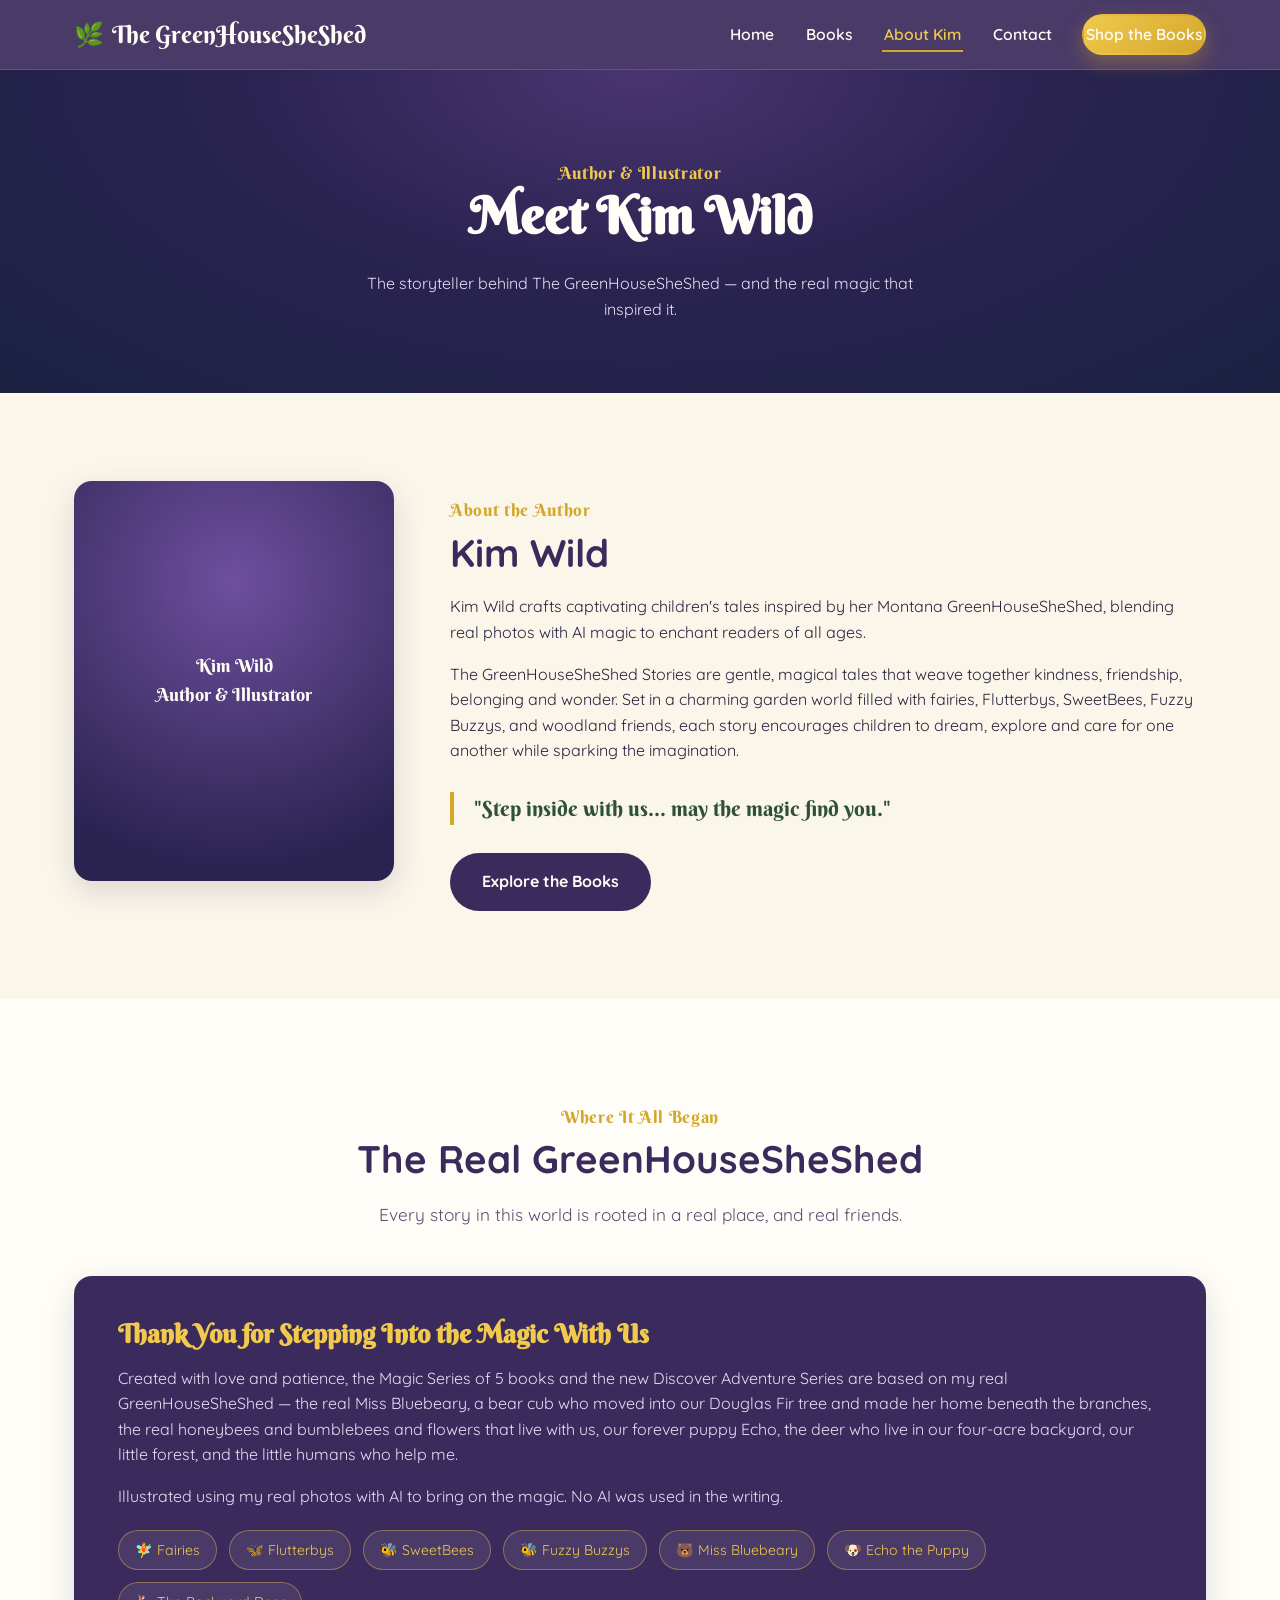
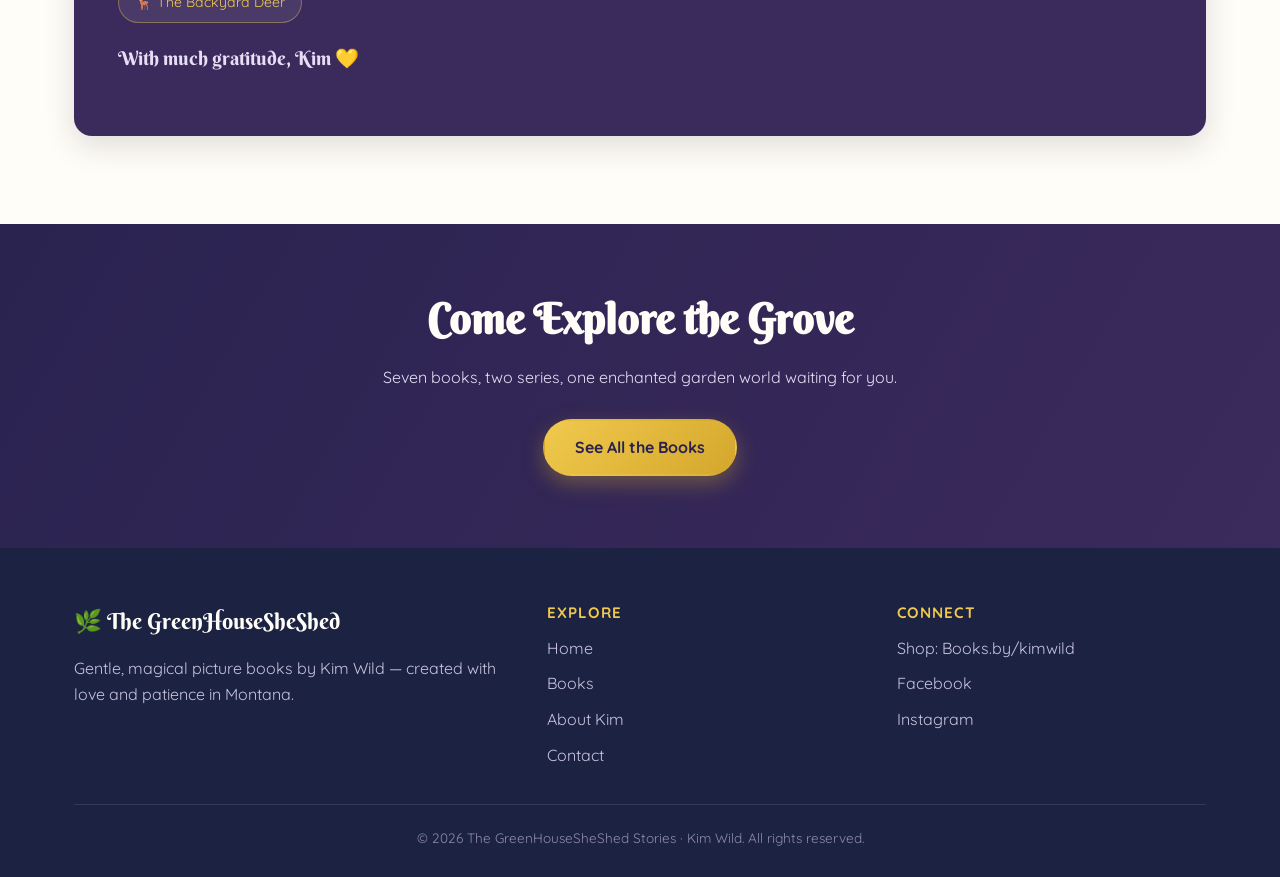
==== about.html @ 8b55487d "Build The GreenHouseSheShed Stories website Whimsical 4-page static site for Kim Wild's children's b" ====
<!doctype html>
<html lang="en">
<head>
<meta charset="UTF-8">
<meta name="viewport" content="width=device-width, initial-scale=1.0">
<title>About Kim Wild | The GreenHouseSheShed Stories</title>
<meta name="description" content="Meet Kim Wild, author and illustrator of The GreenHouseSheShed Stories, and the real Montana greenhouse she-shed that inspired the books.">
<link rel="icon" href="data:image/svg+xml,<svg xmlns=%22http://www.w3.org/2000/svg%22 viewBox=%220 0 100 100%22><text y=%22.9em%22 font-size=%2290%22>🌿</text></svg>">
<link rel="stylesheet" href="assets/css/style.css">
</head>
<body>

<header class="site-header">
  <nav class="nav">
    <a href="index.html" class="logo"><span class="leaf">🌿</span> The GreenHouseSheShed</a>
    <ul class="nav-links">
      <li><a href="index.html">Home</a></li>
      <li><a href="books.html">Books</a></li>
      <li><a href="about.html" class="active">About Kim</a></li>
      <li><a href="contact.html">Contact</a></li>
      <li><a href="https://books.by/kimwild" target="_blank" rel="noopener" class="btn btn-gold btn-small">Shop the Books</a></li>
    </ul>
    <button class="nav-toggle" aria-label="Toggle menu" aria-expanded="false">☰</button>
  </nav>
</header>

<section class="page-hero">
  <div class="container">
    <p class="eyebrow">Author &amp; Illustrator</p>
    <h1>Meet Kim Wild</h1>
    <p>The storyteller behind The GreenHouseSheShed — and the real magic that inspired it.</p>
  </div>
</section>

<section>
  <div class="container about-grid">
    <div class="portrait">
      <img src="assets/images/author-kim-wild.jpg" alt="Kim Wild, author and illustrator" loading="lazy" onerror="this.remove()">
      <div class="portrait-fallback">Kim Wild<br>Author &amp; Illustrator</div>
    </div>
    <div>
      <p class="eyebrow">About the Author</p>
      <h2 class="section-title">Kim Wild</h2>
      <p>Kim Wild crafts captivating children's tales inspired by her Montana GreenHouseSheShed, blending real photos with AI magic to enchant readers of all ages.</p>
      <p>The GreenHouseSheShed Stories are gentle, magical tales that weave together kindness, friendship, belonging and wonder. Set in a charming garden world filled with fairies, Flutterbys, SweetBees, Fuzzy Buzzys, and woodland friends, each story encourages children to dream, explore and care for one another while sparking the imagination.</p>
      <p class="pull-quote">"Step inside with us… may the magic find you."</p>
      <a href="books.html" class="btn btn-purple">Explore the Books</a>
    </div>
  </div>
</section>

<section style="background:var(--cream-light)">
  <div class="container">
    <p class="eyebrow center" style="display:block">Where It All Began</p>
    <h2 class="section-title center">The Real GreenHouseSheShed</h2>
    <p class="section-lede center">Every story in this world is rooted in a real place, and real friends.</p>

    <div class="story-panel" style="margin-top:48px">
      <h3>Thank You for Stepping Into the Magic With Us</h3>
      <p>Created with love and patience, the Magic Series of 5 books and the new Discover Adventure Series are based on my real GreenHouseSheShed — the real Miss Bluebeary, a bear cub who moved into our Douglas Fir tree and made her home beneath the branches, the real honeybees and bumblebees and flowers that live with us, our forever puppy Echo, the deer who live in our four-acre backyard, our little forest, and the little humans who help me.</p>
      <p>Illustrated using my real photos with AI to bring on the magic. No AI was used in the writing.</p>
      <div class="chip-row">
        <span class="chip">🧚 Fairies</span>
        <span class="chip">🦋 Flutterbys</span>
        <span class="chip">🐝 SweetBees</span>
        <span class="chip">🐝 Fuzzy Buzzys</span>
        <span class="chip">🐻 Miss Bluebeary</span>
        <span class="chip">🐶 Echo the Puppy</span>
        <span class="chip">🦌 The Backyard Deer</span>
      </div>
      <p class="story-signoff">With much gratitude, Kim 💛</p>
    </div>
  </div>
</section>

<section class="cta-band">
  <div class="container">
    <h2>Come Explore the Grove</h2>
    <p>Seven books, two series, one enchanted garden world waiting for you.</p>
    <a href="books.html" class="btn btn-gold">See All the Books</a>
  </div>
</section>

<footer class="site-footer">
  <div class="container">
    <div class="footer-grid">
      <div>
        <div class="footer-logo">🌿 The GreenHouseSheShed</div>
        <p>Gentle, magical picture books by Kim Wild — created with love and patience in Montana.</p>
      </div>
      <div class="footer-col">
        <h4>Explore</h4>
        <ul>
          <li><a href="index.html">Home</a></li>
          <li><a href="books.html">Books</a></li>
          <li><a href="about.html">About Kim</a></li>
          <li><a href="contact.html">Contact</a></li>
        </ul>
      </div>
      <div class="footer-col">
        <h4>Connect</h4>
        <ul>
          <li><a href="https://books.by/kimwild" target="_blank" rel="noopener">Shop: Books.by/kimwild</a></li>
          <li><a href="https://facebook.com/thegreenhousesheshed" target="_blank" rel="noopener">Facebook</a></li>
          <li><a href="https://instagram.com/byKimWild" target="_blank" rel="noopener">Instagram</a></li>
        </ul>
      </div>
    </div>
    <div class="footer-bottom">&copy; <span id="year"></span> The GreenHouseSheShed Stories · Kim Wild. All rights reserved.</div>
  </div>
</footer>

<script src="assets/js/main.js"></script>
<script>document.getElementById('year').textContent = new Date().getFullYear();</script>
</body>
</html>
---- assets/css/style.css ----
/* ==========================================================================
   The GreenHouseSheShed Stories — site styles
   ========================================================================== */

@import url('https://fonts.googleapis.com/css2?family=Berkshire+Swash&family=Quicksand:wght@400;500;600;700&display=swap');

:root {
  --purple-deep: #3b2a5c;
  --purple-twilight: #2a2350;
  --purple-soft: #6e4f9e;
  --green-forest: #2f5233;
  --green-meadow: #4c7a3d;
  --green-light: #7fae62;
  --gold: #d4a72c;
  --gold-light: #f0c94d;
  --pink: #e8879a;
  --teal: #3a8f8a;
  --blue-night: #1b2242;
  --cream: #fbf6ea;
  --cream-light: #fffdf7;
  --ink: #2b2340;
  --ink-soft: #5a4f74;
  --shadow: 0 10px 30px rgba(43, 35, 64, 0.15);
  --radius: 18px;
  --font-display: 'Berkshire Swash', cursive;
  --font-body: 'Quicksand', sans-serif;
}

* { box-sizing: border-box; }

html { scroll-behavior: smooth; }

body {
  margin: 0;
  font-family: var(--font-body);
  color: var(--ink);
  background: var(--cream);
  line-height: 1.6;
  overflow-x: hidden;
}

img { max-width: 100%; display: block; }

a { color: inherit; text-decoration: none; }

h1, h2, h3, h4 { margin: 0 0 0.5em; font-weight: 700; line-height: 1.15; }

.container {
  width: 100%;
  max-width: 1180px;
  margin: 0 auto;
  padding: 0 24px;
}

.eyebrow {
  display: inline-block;
  font-family: var(--font-display);
  font-size: 1.05rem;
  color: var(--gold);
  letter-spacing: 0.04em;
  margin-bottom: 0.4em;
}

.section-title {
  font-size: clamp(1.8rem, 3vw, 2.6rem);
  color: var(--purple-deep);
}

.section-lede {
  max-width: 640px;
  color: var(--ink-soft);
  font-size: 1.08rem;
}

.center { text-align: center; margin-left: auto; margin-right: auto; }

section { padding: 88px 0; position: relative; }

.divider {
  display: flex;
  justify-content: center;
  margin: 8px 0 40px;
  color: var(--gold);
  font-size: 1.3rem;
  letter-spacing: 0.5em;
  opacity: 0.7;
}

/* ---------- Buttons ---------- */

.btn {
  display: inline-flex;
  align-items: center;
  gap: 8px;
  padding: 14px 30px;
  border-radius: 999px;
  font-family: var(--font-body);
  font-weight: 700;
  font-size: 1rem;
  border: 2px solid transparent;
  cursor: pointer;
  transition: transform 0.2s ease, box-shadow 0.2s ease, background 0.2s ease, color 0.2s ease;
}

.btn:hover { transform: translateY(-2px); }

.btn-gold {
  background: linear-gradient(135deg, var(--gold-light), var(--gold));
  color: var(--purple-twilight);
  box-shadow: 0 8px 20px rgba(212, 167, 44, 0.35);
}
.btn-gold:hover { box-shadow: 0 12px 26px rgba(212, 167, 44, 0.45); }

.btn-outline {
  background: transparent;
  border-color: rgba(255, 255, 255, 0.7);
  color: var(--cream-light);
}
.btn-outline:hover { background: rgba(255, 255, 255, 0.12); }

.btn-purple {
  background: var(--purple-deep);
  color: var(--cream-light);
}
.btn-purple:hover { background: var(--purple-twilight); }

.btn-small { padding: 10px 20px; font-size: 0.9rem; }

/* ---------- Header / Nav ---------- */

.site-header {
  position: sticky;
  top: 0;
  z-index: 100;
  background: rgba(59, 42, 92, 0.92);
  backdrop-filter: blur(8px);
  border-bottom: 1px solid rgba(212, 167, 44, 0.25);
}

.nav {
  display: flex;
  align-items: center;
  justify-content: space-between;
  padding: 14px 24px;
  max-width: 1180px;
  margin: 0 auto;
}

.logo {
  font-family: var(--font-display);
  font-size: 1.5rem;
  color: var(--cream-light);
  display: flex;
  align-items: center;
  gap: 8px;
}
.logo .leaf { color: var(--green-light); }

.nav-links {
  display: flex;
  align-items: center;
  gap: 28px;
  list-style: none;
  margin: 0;
  padding: 0;
}

.nav-links a {
  color: var(--cream-light);
  font-weight: 600;
  font-size: 0.98rem;
  padding: 6px 2px;
  border-bottom: 2px solid transparent;
  transition: border-color 0.2s ease, color 0.2s ease;
}

.nav-links a:hover,
.nav-links a.active {
  border-color: var(--gold);
  color: var(--gold-light);
}

.nav-toggle {
  display: none;
  background: none;
  border: none;
  color: var(--cream-light);
  font-size: 1.6rem;
  cursor: pointer;
}

/* ---------- Hero ---------- */

.hero {
  position: relative;
  padding: 120px 0 100px;
  background: radial-gradient(ellipse at top, #4a3572 0%, var(--purple-twilight) 45%, var(--blue-night) 100%);
  color: var(--cream-light);
  overflow: hidden;
  text-align: center;
}

.hero::before,
.hero::after {
  content: '';
  position: absolute;
  inset: 0;
  background-image:
    radial-gradient(2px 2px at 10% 20%, #fff, transparent),
    radial-gradient(2px 2px at 80% 30%, #fff, transparent),
    radial-gradient(1.5px 1.5px at 60% 15%, #fff, transparent),
    radial-gradient(1.5px 1.5px at 30% 60%, #fff, transparent),
    radial-gradient(2px 2px at 90% 70%, #fff, transparent),
    radial-gradient(1.5px 1.5px at 45% 80%, #fff, transparent),
    radial-gradient(2px 2px at 15% 85%, #fff, transparent);
  opacity: 0.55;
  animation: twinkle 4s ease-in-out infinite alternate;
  pointer-events: none;
}
.hero::after { animation-delay: 2s; opacity: 0.3; }

@keyframes twinkle {
  from { opacity: 0.2; }
  to { opacity: 0.6; }
}

.hero-content { position: relative; z-index: 2; max-width: 760px; margin: 0 auto; }

.hero h1 {
  font-family: var(--font-display);
  font-size: clamp(2.4rem, 5.5vw, 4.2rem);
  color: var(--cream-light);
  text-shadow: 0 4px 24px rgba(0,0,0,0.35);
  margin-bottom: 0.3em;
}

.hero p.tagline {
  font-size: 1.2rem;
  color: #e6def5;
  max-width: 560px;
  margin: 0 auto 2em;
}

.hero-cta { display: flex; gap: 16px; justify-content: center; flex-wrap: wrap; margin-bottom: 2em; }

.hero-stat {
  font-family: var(--font-display);
  color: var(--gold-light);
  font-size: 1.1rem;
  letter-spacing: 0.02em;
}

.greenhouse-silhouette {
  position: absolute;
  bottom: -10px;
  left: 50%;
  transform: translateX(-50%);
  width: min(900px, 120%);
  opacity: 0.9;
  z-index: 1;
}

/* ---------- Storybook Grove banner ---------- */

.grove-banner {
  background: linear-gradient(135deg, var(--green-forest), var(--green-meadow));
  color: var(--cream-light);
  padding: 56px 0;
  text-align: center;
}
.grove-banner h2 {
  font-family: var(--font-display);
  font-size: clamp(1.8rem, 3.5vw, 2.6rem);
  color: var(--cream-light);
}
.grove-banner p { color: #e5f1de; max-width: 620px; margin: 0 auto; }

/* ---------- Book shelf / grid ---------- */

.book-grid {
  display: grid;
  grid-template-columns: repeat(auto-fit, minmax(210px, 1fr));
  gap: 32px;
  margin-top: 48px;
}

.book-card {
  background: var(--cream-light);
  border-radius: var(--radius);
  box-shadow: var(--shadow);
  overflow: hidden;
  display: flex;
  flex-direction: column;
  transition: transform 0.25s ease, box-shadow 0.25s ease;
  position: relative;
}
.book-card:hover { transform: translateY(-6px); box-shadow: 0 18px 38px rgba(43,35,64,0.22); }

.book-number {
  position: absolute;
  top: 14px;
  left: 14px;
  z-index: 3;
  width: 34px;
  height: 34px;
  border-radius: 50%;
  display: flex;
  align-items: center;
  justify-content: center;
  color: #fff;
  font-weight: 700;
  font-size: 0.95rem;
  box-shadow: 0 4px 10px rgba(0,0,0,0.25);
}
.n1 { background: var(--green-meadow); }
.n2 { background: var(--purple-soft); }
.n3 { background: var(--blue-night); }
.n4 { background: var(--gold); }
.n5 { background: var(--pink); }
.n6 { background: var(--teal); }
.n7 { background: #c96a2e; }

.cover {
  position: relative;
  aspect-ratio: 1 / 1;
  overflow: hidden;
}
.cover img {
  position: absolute;
  inset: 0;
  width: 100%;
  height: 100%;
  object-fit: cover;
  z-index: 2;
}
.cover-fallback {
  position: absolute;
  inset: 0;
  display: flex;
  flex-direction: column;
  align-items: center;
  justify-content: center;
  text-align: center;
  padding: 20px;
  color: var(--cream-light);
}
.cover-fallback .glyph { font-size: 2.2rem; margin-bottom: 10px; }
.cover-fallback .cf-title {
  font-family: var(--font-display);
  font-size: 1.15rem;
  line-height: 1.25;
  text-shadow: 0 2px 8px rgba(0,0,0,0.35);
}
.cover-fallback .cf-by {
  margin-top: 10px;
  font-size: 0.8rem;
  opacity: 0.85;
  font-style: italic;
}

.cover-1 .cover-fallback { background: radial-gradient(circle at 50% 20%, #6fae57, #274d2c 80%); }
.cover-2 .cover-fallback { background: radial-gradient(circle at 50% 20%, #5b3c8c, #211539 80%); }
.cover-3 .cover-fallback { background: radial-gradient(circle at 50% 20%, #2b3468, #10142c 80%); }
.cover-4 .cover-fallback { background: radial-gradient(circle at 50% 20%, #e8c750, #a9791f 80%); }
.cover-5 .cover-fallback { background: radial-gradient(circle at 50% 20%, #e8874f, #8a3a2b 80%); }
.cover-6 .cover-fallback { background: radial-gradient(circle at 50% 20%, #3aa89d, #1c4a46 80%); }
.cover-7 .cover-fallback { background: radial-gradient(circle at 50% 20%, #b8863f, #5c3a20 80%); }

.book-body { padding: 18px 20px 22px; display: flex; flex-direction: column; gap: 10px; flex: 1; }
.book-series-tag { font-size: 0.75rem; text-transform: uppercase; letter-spacing: 0.08em; color: var(--gold); font-weight: 700; }
.book-title { font-size: 1.05rem; color: var(--purple-deep); margin: 0; }
.book-blurb { font-size: 0.92rem; color: var(--ink-soft); flex: 1; }

/* ---------- Series section ---------- */

.series-block { margin-top: 64px; }
.series-header { display: flex; align-items: baseline; gap: 14px; flex-wrap: wrap; margin-bottom: 8px; }
.series-header h3 { font-family: var(--font-display); color: var(--purple-deep); font-size: 1.7rem; margin: 0; }
.series-header .series-count { color: var(--ink-soft); font-size: 0.95rem; }
.trail-names {
  display: flex; gap: 10px; flex-wrap: wrap; margin: 14px 0 0;
}
.trail-names span {
  background: var(--cream);
  border: 1px solid rgba(212,167,44,0.4);
  color: var(--purple-deep);
  padding: 6px 14px;
  border-radius: 999px;
  font-size: 0.85rem;
  font-weight: 600;
}

/* ---------- About / two-column ---------- */

.about-grid {
  display: grid;
  grid-template-columns: 320px 1fr;
  gap: 56px;
  align-items: start;
}

.portrait {
  position: relative;
  aspect-ratio: 4/5;
  border-radius: var(--radius);
  overflow: hidden;
  box-shadow: var(--shadow);
}
.portrait img { position: absolute; inset: 0; width: 100%; height: 100%; object-fit: cover; z-index: 2; }
.portrait-fallback {
  position: absolute; inset: 0;
  background: radial-gradient(circle at 50% 25%, #6e4f9e, #2a2350 85%);
  display: flex; align-items: center; justify-content: center;
  color: var(--cream-light); font-family: var(--font-display); font-size: 1.1rem;
  text-align: center; padding: 20px;
}

.pull-quote {
  font-family: var(--font-display);
  font-size: 1.3rem;
  color: var(--green-forest);
  border-left: 4px solid var(--gold);
  padding-left: 20px;
  margin: 28px 0;
}

/* ---------- Real story panel ---------- */

.story-panel {
  background: var(--purple-deep);
  color: var(--cream-light);
  border-radius: var(--radius);
  padding: 44px;
  box-shadow: var(--shadow);
}
.story-panel h3 { font-family: var(--font-display); color: var(--gold-light); font-size: 1.6rem; }
.story-panel p { color: #e6def5; }
.story-signoff { font-family: var(--font-display); color: var(--gold-light); font-size: 1.2rem; margin-top: 20px; }

.chip-row { display: flex; flex-wrap: wrap; gap: 12px; margin-top: 20px; }
.chip {
  background: rgba(255,255,255,0.08);
  border: 1px solid rgba(240,201,77,0.4);
  padding: 8px 16px;
  border-radius: 999px;
  font-size: 0.88rem;
  color: var(--gold-light);
}

/* ---------- Newsletter / CTA band ---------- */

.cta-band {
  background: linear-gradient(120deg, var(--purple-twilight), var(--purple-deep));
  color: var(--cream-light);
  text-align: center;
  padding: 72px 0;
}
.cta-band h2 { font-family: var(--font-display); color: var(--cream-light); font-size: clamp(1.8rem, 3.5vw, 2.6rem); }
.cta-band p { color: #e6def5; max-width: 560px; margin: 0 auto 28px; }

.signup-form {
  display: flex;
  gap: 12px;
  max-width: 460px;
  margin: 0 auto;
  flex-wrap: wrap;
  justify-content: center;
}
.signup-form input[type="email"] {
  flex: 1;
  min-width: 220px;
  padding: 14px 18px;
  border-radius: 999px;
  border: none;
  font-family: var(--font-body);
  font-size: 1rem;
}
.form-note { margin-top: 14px; font-size: 0.85rem; color: #cabfe4; }

/* ---------- Contact page ---------- */

.contact-grid {
  display: grid;
  grid-template-columns: 1fr 1fr;
  gap: 48px;
  align-items: start;
}

.contact-form { display: flex; flex-direction: column; gap: 16px; }
.contact-form label { font-weight: 700; color: var(--purple-deep); font-size: 0.92rem; }
.contact-form input,
.contact-form textarea {
  width: 100%;
  padding: 13px 16px;
  border-radius: 12px;
  border: 1.5px solid #ddd0f0;
  font-family: var(--font-body);
  font-size: 1rem;
  background: var(--cream-light);
}
.contact-form textarea { min-height: 140px; resize: vertical; }

.social-panel {
  background: var(--cream-light);
  border-radius: var(--radius);
  padding: 36px;
  box-shadow: var(--shadow);
}
.social-list { list-style: none; padding: 0; margin: 18px 0 0; display: flex; flex-direction: column; gap: 14px; }
.social-list a {
  display: flex; align-items: center; gap: 12px;
  padding: 14px 18px;
  background: var(--cream);
  border-radius: 14px;
  font-weight: 700;
  color: var(--purple-deep);
  transition: background 0.2s ease, transform 0.2s ease;
}
.social-list a:hover { background: #f1e7d6; transform: translateX(4px); }
.social-list .icon { font-size: 1.3rem; }

/* ---------- Footer ---------- */

.site-footer {
  background: var(--blue-night);
  color: #c9c3de;
  padding: 56px 0 28px;
}
.footer-grid {
  display: grid;
  grid-template-columns: 1.4fr 1fr 1fr;
  gap: 40px;
  margin-bottom: 36px;
}
.footer-logo { font-family: var(--font-display); color: var(--cream-light); font-size: 1.4rem; margin-bottom: 10px; }
.footer-col h4 { color: var(--gold-light); font-size: 0.95rem; text-transform: uppercase; letter-spacing: 0.06em; margin-bottom: 14px; }
.footer-col ul { list-style: none; padding: 0; margin: 0; display: flex; flex-direction: column; gap: 10px; }
.footer-col a:hover { color: var(--gold-light); }
.footer-bottom {
  border-top: 1px solid rgba(255,255,255,0.1);
  padding-top: 22px;
  text-align: center;
  font-size: 0.85rem;
  color: #9089ad;
}

/* ---------- Page hero (interior pages) ---------- */

.page-hero {
  background: radial-gradient(ellipse at top, #4a3572 0%, var(--purple-twilight) 45%, var(--blue-night) 100%);
  color: var(--cream-light);
  padding: 90px 0 70px;
  text-align: center;
}
.page-hero .eyebrow { color: var(--gold-light); }
.page-hero h1 { font-family: var(--font-display); font-size: clamp(2rem, 4.5vw, 3.2rem); }
.page-hero p { color: #e6def5; max-width: 560px; margin: 0 auto; }

/* ---------- Responsive ---------- */

@media (max-width: 860px) {
  .about-grid, .contact-grid { grid-template-columns: 1fr; }
  .footer-grid { grid-template-columns: 1fr 1fr; }
}

@media (max-width: 720px) {
  .nav-links {
    position: absolute;
    top: 100%;
    left: 0;
    right: 0;
    background: var(--purple-deep);
    flex-direction: column;
    align-items: flex-start;
    padding: 20px 24px;
    gap: 16px;
    display: none;
    border-bottom: 1px solid rgba(212,167,44,0.3);
  }
  .nav-links.open { display: flex; }
  .nav-toggle { display: block; }
  .footer-grid { grid-template-columns: 1fr; }
  section { padding: 64px 0; }
  .story-panel { padding: 28px; }
}
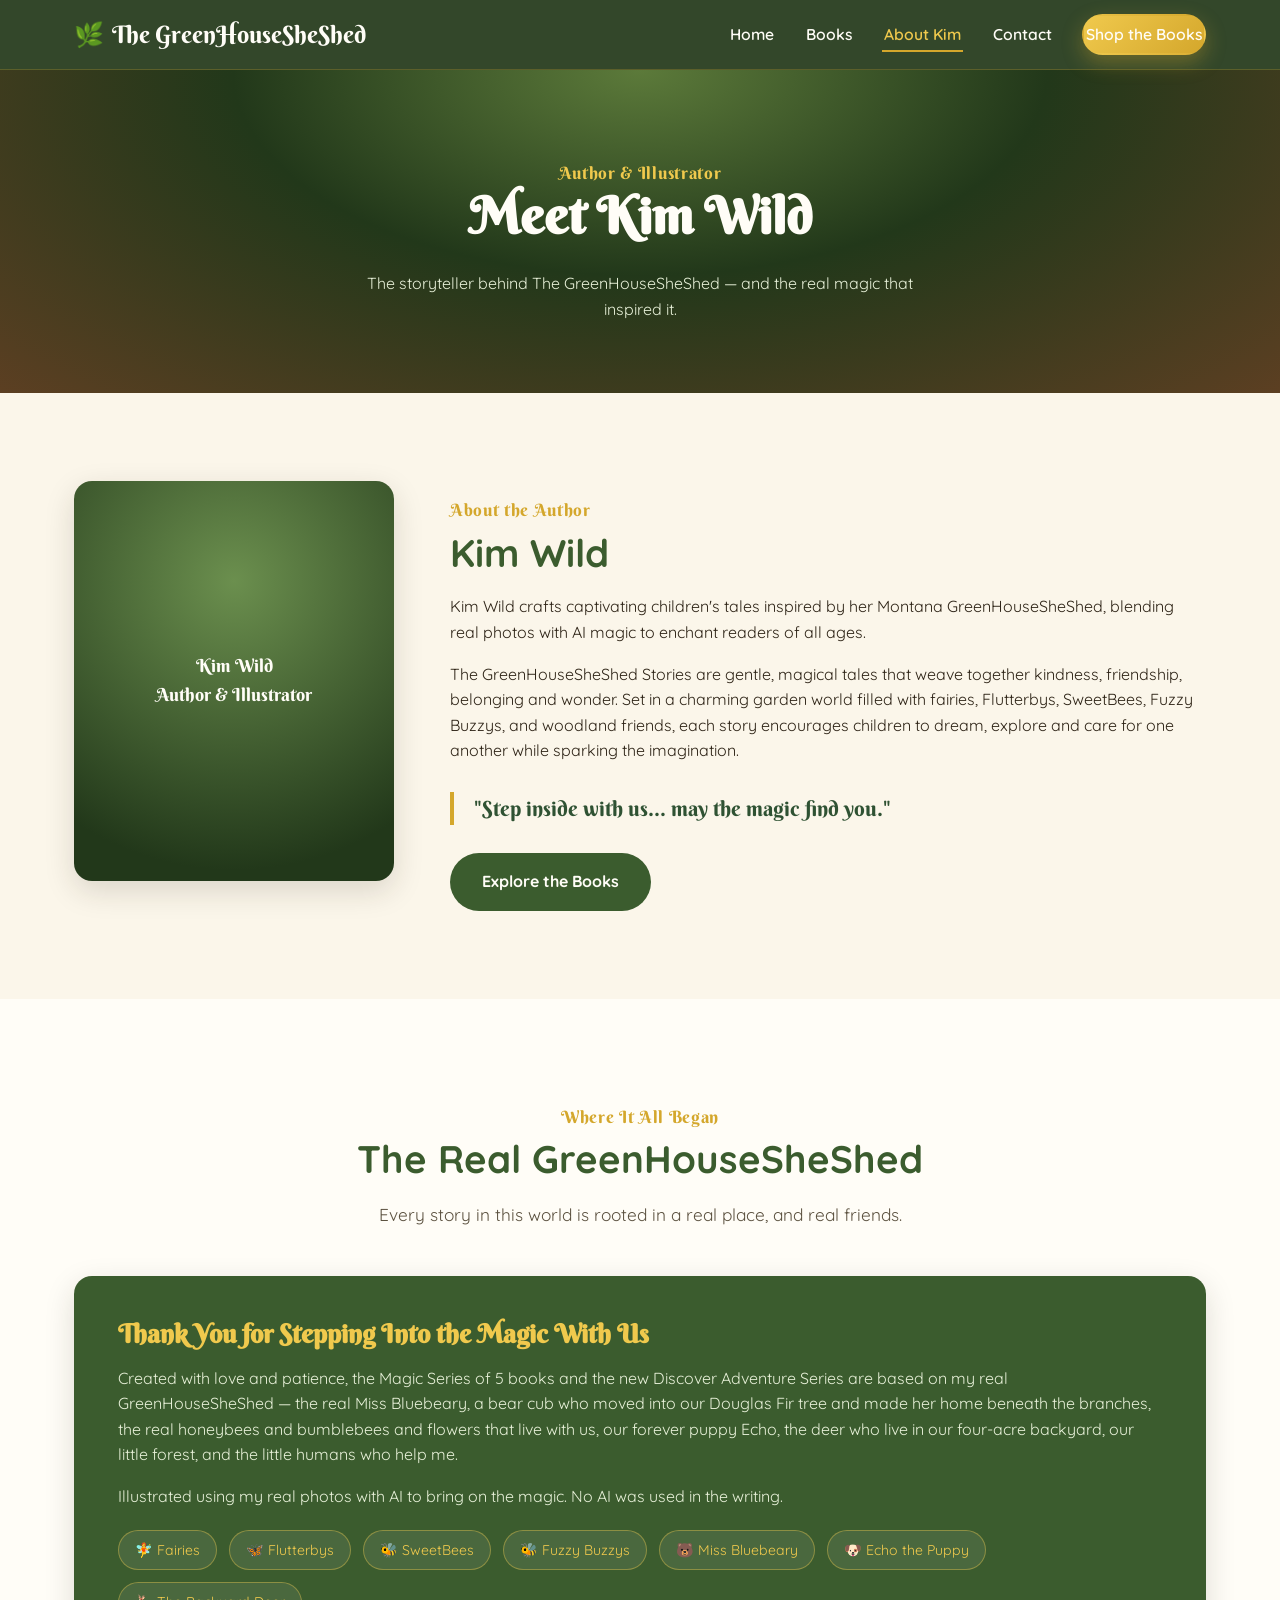
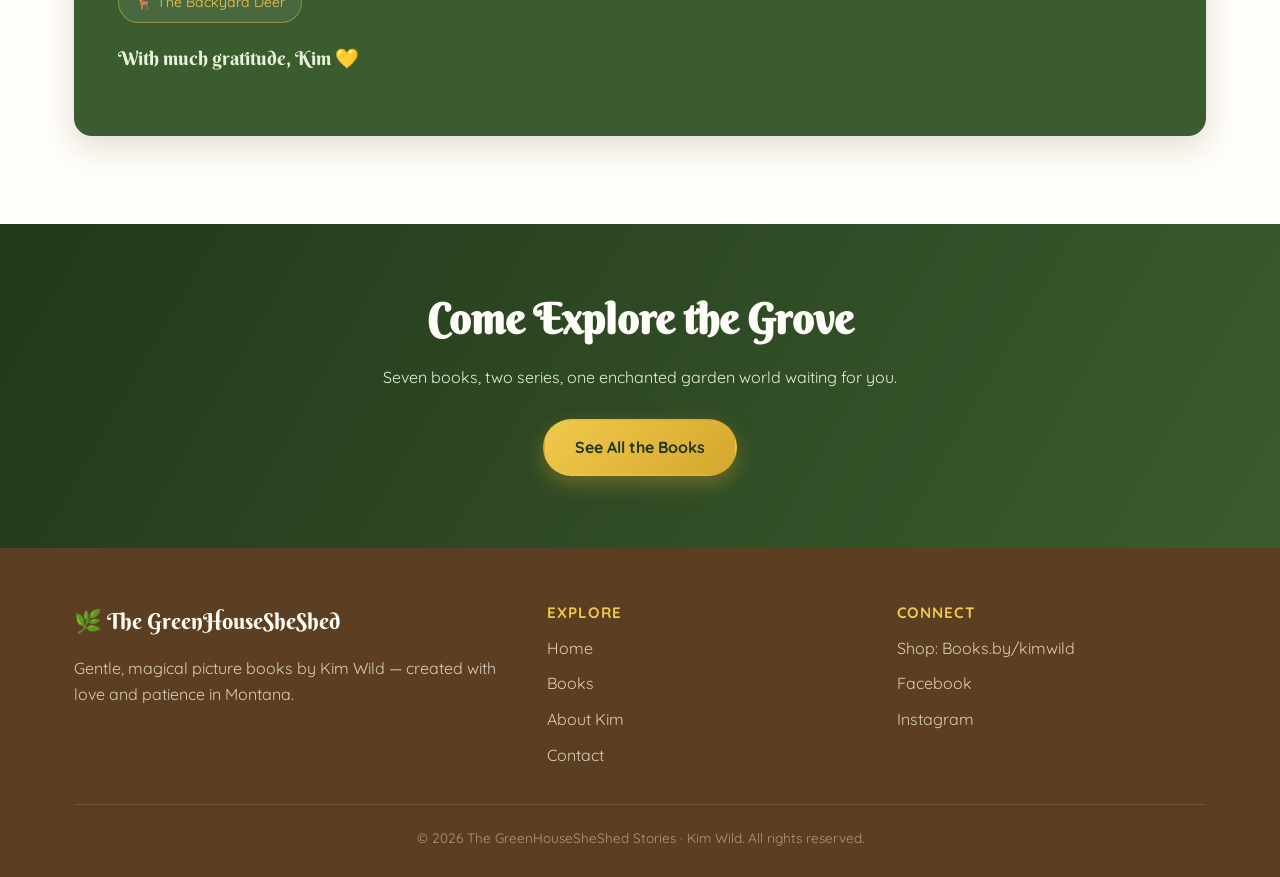
==== commit c2fb0001: "Retheme site from purple to warm golden-green palette Swap the deep purple/night-blue color system f" ====
--- a/about.html
+++ b/about.html
@@ -44,7 +44,7 @@
       <p>Kim Wild crafts captivating children's tales inspired by her Montana GreenHouseSheShed, blending real photos with AI magic to enchant readers of all ages.</p>
       <p>The GreenHouseSheShed Stories are gentle, magical tales that weave together kindness, friendship, belonging and wonder. Set in a charming garden world filled with fairies, Flutterbys, SweetBees, Fuzzy Buzzys, and woodland friends, each story encourages children to dream, explore and care for one another while sparking the imagination.</p>
       <p class="pull-quote">"Step inside with us… may the magic find you."</p>
-      <a href="books.html" class="btn btn-purple">Explore the Books</a>
+      <a href="books.html" class="btn btn-forest">Explore the Books</a>
     </div>
   </div>
 </section>
--- a/assets/css/style.css
+++ b/assets/css/style.css
@@ -5,22 +5,22 @@
 @import url('https://fonts.googleapis.com/css2?family=Berkshire+Swash&family=Quicksand:wght@400;500;600;700&display=swap');
 
 :root {
-  --purple-deep: #3b2a5c;
-  --purple-twilight: #2a2350;
-  --purple-soft: #6e4f9e;
+  --forest-deep: #3b5c2e;
+  --forest-twilight: #22381a;
+  --moss: #7c9a4e;
   --green-forest: #2f5233;
   --green-meadow: #4c7a3d;
   --green-light: #7fae62;
   --gold: #d4a72c;
   --gold-light: #f0c94d;
-  --pink: #e8879a;
+  --rust: #8a3a2b;
   --teal: #3a8f8a;
-  --blue-night: #1b2242;
+  --bark: #5c3f22;
   --cream: #fbf6ea;
   --cream-light: #fffdf7;
-  --ink: #2b2340;
-  --ink-soft: #5a4f74;
-  --shadow: 0 10px 30px rgba(43, 35, 64, 0.15);
+  --ink: #2e2417;
+  --ink-soft: #5c5240;
+  --shadow: 0 10px 30px rgba(43, 35, 20, 0.15);
   --radius: 18px;
   --font-display: 'Berkshire Swash', cursive;
   --font-body: 'Quicksand', sans-serif;
@@ -63,7 +63,7 @@
 
 .section-title {
   font-size: clamp(1.8rem, 3vw, 2.6rem);
-  color: var(--purple-deep);
+  color: var(--forest-deep);
 }
 
 .section-lede {
@@ -106,7 +106,7 @@
 
 .btn-gold {
   background: linear-gradient(135deg, var(--gold-light), var(--gold));
-  color: var(--purple-twilight);
+  color: var(--forest-twilight);
   box-shadow: 0 8px 20px rgba(212, 167, 44, 0.35);
 }
 .btn-gold:hover { box-shadow: 0 12px 26px rgba(212, 167, 44, 0.45); }
@@ -118,11 +118,11 @@
 }
 .btn-outline:hover { background: rgba(255, 255, 255, 0.12); }
 
-.btn-purple {
-  background: var(--purple-deep);
-  color: var(--cream-light);
-}
-.btn-purple:hover { background: var(--purple-twilight); }
+.btn-forest {
+  background: var(--forest-deep);
+  color: var(--cream-light);
+}
+.btn-forest:hover { background: var(--forest-twilight); }
 
 .btn-small { padding: 10px 20px; font-size: 0.9rem; }
 
@@ -132,7 +132,7 @@
   position: sticky;
   top: 0;
   z-index: 100;
-  background: rgba(59, 42, 92, 0.92);
+  background: rgba(34, 56, 26, 0.92);
   backdrop-filter: blur(8px);
   border-bottom: 1px solid rgba(212, 167, 44, 0.25);
 }
@@ -194,7 +194,7 @@
 .hero {
   position: relative;
   padding: 120px 0 100px;
-  background: radial-gradient(ellipse at top, #4a3572 0%, var(--purple-twilight) 45%, var(--blue-night) 100%);
+  background: radial-gradient(ellipse at top, #5c7a3a 0%, var(--forest-twilight) 45%, var(--bark) 100%);
   color: var(--cream-light);
   overflow: hidden;
   text-align: center;
@@ -206,13 +206,13 @@
   position: absolute;
   inset: 0;
   background-image:
-    radial-gradient(2px 2px at 10% 20%, #fff, transparent),
-    radial-gradient(2px 2px at 80% 30%, #fff, transparent),
-    radial-gradient(1.5px 1.5px at 60% 15%, #fff, transparent),
-    radial-gradient(1.5px 1.5px at 30% 60%, #fff, transparent),
-    radial-gradient(2px 2px at 90% 70%, #fff, transparent),
-    radial-gradient(1.5px 1.5px at 45% 80%, #fff, transparent),
-    radial-gradient(2px 2px at 15% 85%, #fff, transparent);
+    radial-gradient(2px 2px at 10% 20%, #ffe9a8, transparent),
+    radial-gradient(2px 2px at 80% 30%, #ffe9a8, transparent),
+    radial-gradient(1.5px 1.5px at 60% 15%, #fff5d6, transparent),
+    radial-gradient(1.5px 1.5px at 30% 60%, #fff5d6, transparent),
+    radial-gradient(2px 2px at 90% 70%, #ffe9a8, transparent),
+    radial-gradient(1.5px 1.5px at 45% 80%, #fff5d6, transparent),
+    radial-gradient(2px 2px at 15% 85%, #ffe9a8, transparent);
   opacity: 0.55;
   animation: twinkle 4s ease-in-out infinite alternate;
   pointer-events: none;
@@ -236,7 +236,7 @@
 
 .hero p.tagline {
   font-size: 1.2rem;
-  color: #e6def5;
+  color: #e7f0d8;
   max-width: 560px;
   margin: 0 auto 2em;
 }
@@ -294,7 +294,7 @@
   transition: transform 0.25s ease, box-shadow 0.25s ease;
   position: relative;
 }
-.book-card:hover { transform: translateY(-6px); box-shadow: 0 18px 38px rgba(43,35,64,0.22); }
+.book-card:hover { transform: translateY(-6px); box-shadow: 0 18px 38px rgba(43,35,20,0.22); }
 
 .book-number {
   position: absolute;
@@ -313,10 +313,10 @@
   box-shadow: 0 4px 10px rgba(0,0,0,0.25);
 }
 .n1 { background: var(--green-meadow); }
-.n2 { background: var(--purple-soft); }
-.n3 { background: var(--blue-night); }
+.n2 { background: var(--moss); }
+.n3 { background: var(--bark); }
 .n4 { background: var(--gold); }
-.n5 { background: var(--pink); }
+.n5 { background: var(--rust); }
 .n6 { background: var(--teal); }
 .n7 { background: #c96a2e; }
 
@@ -359,8 +359,8 @@
 }
 
 .cover-1 .cover-fallback { background: radial-gradient(circle at 50% 20%, #6fae57, #274d2c 80%); }
-.cover-2 .cover-fallback { background: radial-gradient(circle at 50% 20%, #5b3c8c, #211539 80%); }
-.cover-3 .cover-fallback { background: radial-gradient(circle at 50% 20%, #2b3468, #10142c 80%); }
+.cover-2 .cover-fallback { background: radial-gradient(circle at 50% 20%, #a97d4a, #4a3220 80%); }
+.cover-3 .cover-fallback { background: radial-gradient(circle at 50% 20%, #3a5c2b, #142013 80%); }
 .cover-4 .cover-fallback { background: radial-gradient(circle at 50% 20%, #e8c750, #a9791f 80%); }
 .cover-5 .cover-fallback { background: radial-gradient(circle at 50% 20%, #e8874f, #8a3a2b 80%); }
 .cover-6 .cover-fallback { background: radial-gradient(circle at 50% 20%, #3aa89d, #1c4a46 80%); }
@@ -368,14 +368,14 @@
 
 .book-body { padding: 18px 20px 22px; display: flex; flex-direction: column; gap: 10px; flex: 1; }
 .book-series-tag { font-size: 0.75rem; text-transform: uppercase; letter-spacing: 0.08em; color: var(--gold); font-weight: 700; }
-.book-title { font-size: 1.05rem; color: var(--purple-deep); margin: 0; }
+.book-title { font-size: 1.05rem; color: var(--forest-deep); margin: 0; }
 .book-blurb { font-size: 0.92rem; color: var(--ink-soft); flex: 1; }
 
 /* ---------- Series section ---------- */
 
 .series-block { margin-top: 64px; }
 .series-header { display: flex; align-items: baseline; gap: 14px; flex-wrap: wrap; margin-bottom: 8px; }
-.series-header h3 { font-family: var(--font-display); color: var(--purple-deep); font-size: 1.7rem; margin: 0; }
+.series-header h3 { font-family: var(--font-display); color: var(--forest-deep); font-size: 1.7rem; margin: 0; }
 .series-header .series-count { color: var(--ink-soft); font-size: 0.95rem; }
 .trail-names {
   display: flex; gap: 10px; flex-wrap: wrap; margin: 14px 0 0;
@@ -383,7 +383,7 @@
 .trail-names span {
   background: var(--cream);
   border: 1px solid rgba(212,167,44,0.4);
-  color: var(--purple-deep);
+  color: var(--forest-deep);
   padding: 6px 14px;
   border-radius: 999px;
   font-size: 0.85rem;
@@ -409,7 +409,7 @@
 .portrait img { position: absolute; inset: 0; width: 100%; height: 100%; object-fit: cover; z-index: 2; }
 .portrait-fallback {
   position: absolute; inset: 0;
-  background: radial-gradient(circle at 50% 25%, #6e4f9e, #2a2350 85%);
+  background: radial-gradient(circle at 50% 25%, #6b8f4e, #22381a 85%);
   display: flex; align-items: center; justify-content: center;
   color: var(--cream-light); font-family: var(--font-display); font-size: 1.1rem;
   text-align: center; padding: 20px;
@@ -427,14 +427,14 @@
 /* ---------- Real story panel ---------- */
 
 .story-panel {
-  background: var(--purple-deep);
+  background: var(--forest-deep);
   color: var(--cream-light);
   border-radius: var(--radius);
   padding: 44px;
   box-shadow: var(--shadow);
 }
 .story-panel h3 { font-family: var(--font-display); color: var(--gold-light); font-size: 1.6rem; }
-.story-panel p { color: #e6def5; }
+.story-panel p { color: #e7f0d8; }
 .story-signoff { font-family: var(--font-display); color: var(--gold-light); font-size: 1.2rem; margin-top: 20px; }
 
 .chip-row { display: flex; flex-wrap: wrap; gap: 12px; margin-top: 20px; }
@@ -450,13 +450,13 @@
 /* ---------- Newsletter / CTA band ---------- */
 
 .cta-band {
-  background: linear-gradient(120deg, var(--purple-twilight), var(--purple-deep));
+  background: linear-gradient(120deg, var(--forest-twilight), var(--forest-deep));
   color: var(--cream-light);
   text-align: center;
   padding: 72px 0;
 }
 .cta-band h2 { font-family: var(--font-display); color: var(--cream-light); font-size: clamp(1.8rem, 3.5vw, 2.6rem); }
-.cta-band p { color: #e6def5; max-width: 560px; margin: 0 auto 28px; }
+.cta-band p { color: #e7f0d8; max-width: 560px; margin: 0 auto 28px; }
 
 .signup-form {
   display: flex;
@@ -475,7 +475,7 @@
   font-family: var(--font-body);
   font-size: 1rem;
 }
-.form-note { margin-top: 14px; font-size: 0.85rem; color: #cabfe4; }
+.form-note { margin-top: 14px; font-size: 0.85rem; color: #cfe0bd; }
 
 /* ---------- Contact page ---------- */
 
@@ -487,13 +487,13 @@
 }
 
 .contact-form { display: flex; flex-direction: column; gap: 16px; }
-.contact-form label { font-weight: 700; color: var(--purple-deep); font-size: 0.92rem; }
+.contact-form label { font-weight: 700; color: var(--forest-deep); font-size: 0.92rem; }
 .contact-form input,
 .contact-form textarea {
   width: 100%;
   padding: 13px 16px;
   border-radius: 12px;
-  border: 1.5px solid #ddd0f0;
+  border: 1.5px solid #e4dcc3;
   font-family: var(--font-body);
   font-size: 1rem;
   background: var(--cream-light);
@@ -513,7 +513,7 @@
   background: var(--cream);
   border-radius: 14px;
   font-weight: 700;
-  color: var(--purple-deep);
+  color: var(--forest-deep);
   transition: background 0.2s ease, transform 0.2s ease;
 }
 .social-list a:hover { background: #f1e7d6; transform: translateX(4px); }
@@ -522,8 +522,8 @@
 /* ---------- Footer ---------- */
 
 .site-footer {
-  background: var(--blue-night);
-  color: #c9c3de;
+  background: var(--bark);
+  color: #d8cdb8;
   padding: 56px 0 28px;
 }
 .footer-grid {
@@ -541,20 +541,20 @@
   padding-top: 22px;
   text-align: center;
   font-size: 0.85rem;
-  color: #9089ad;
+  color: #a89a7c;
 }
 
 /* ---------- Page hero (interior pages) ---------- */
 
 .page-hero {
-  background: radial-gradient(ellipse at top, #4a3572 0%, var(--purple-twilight) 45%, var(--blue-night) 100%);
+  background: radial-gradient(ellipse at top, #5c7a3a 0%, var(--forest-twilight) 45%, var(--bark) 100%);
   color: var(--cream-light);
   padding: 90px 0 70px;
   text-align: center;
 }
 .page-hero .eyebrow { color: var(--gold-light); }
 .page-hero h1 { font-family: var(--font-display); font-size: clamp(2rem, 4.5vw, 3.2rem); }
-.page-hero p { color: #e6def5; max-width: 560px; margin: 0 auto; }
+.page-hero p { color: #e7f0d8; max-width: 560px; margin: 0 auto; }
 
 /* ---------- Responsive ---------- */
 
@@ -569,7 +569,7 @@
     top: 100%;
     left: 0;
     right: 0;
-    background: var(--purple-deep);
+    background: var(--forest-deep);
     flex-direction: column;
     align-items: flex-start;
     padding: 20px 24px;
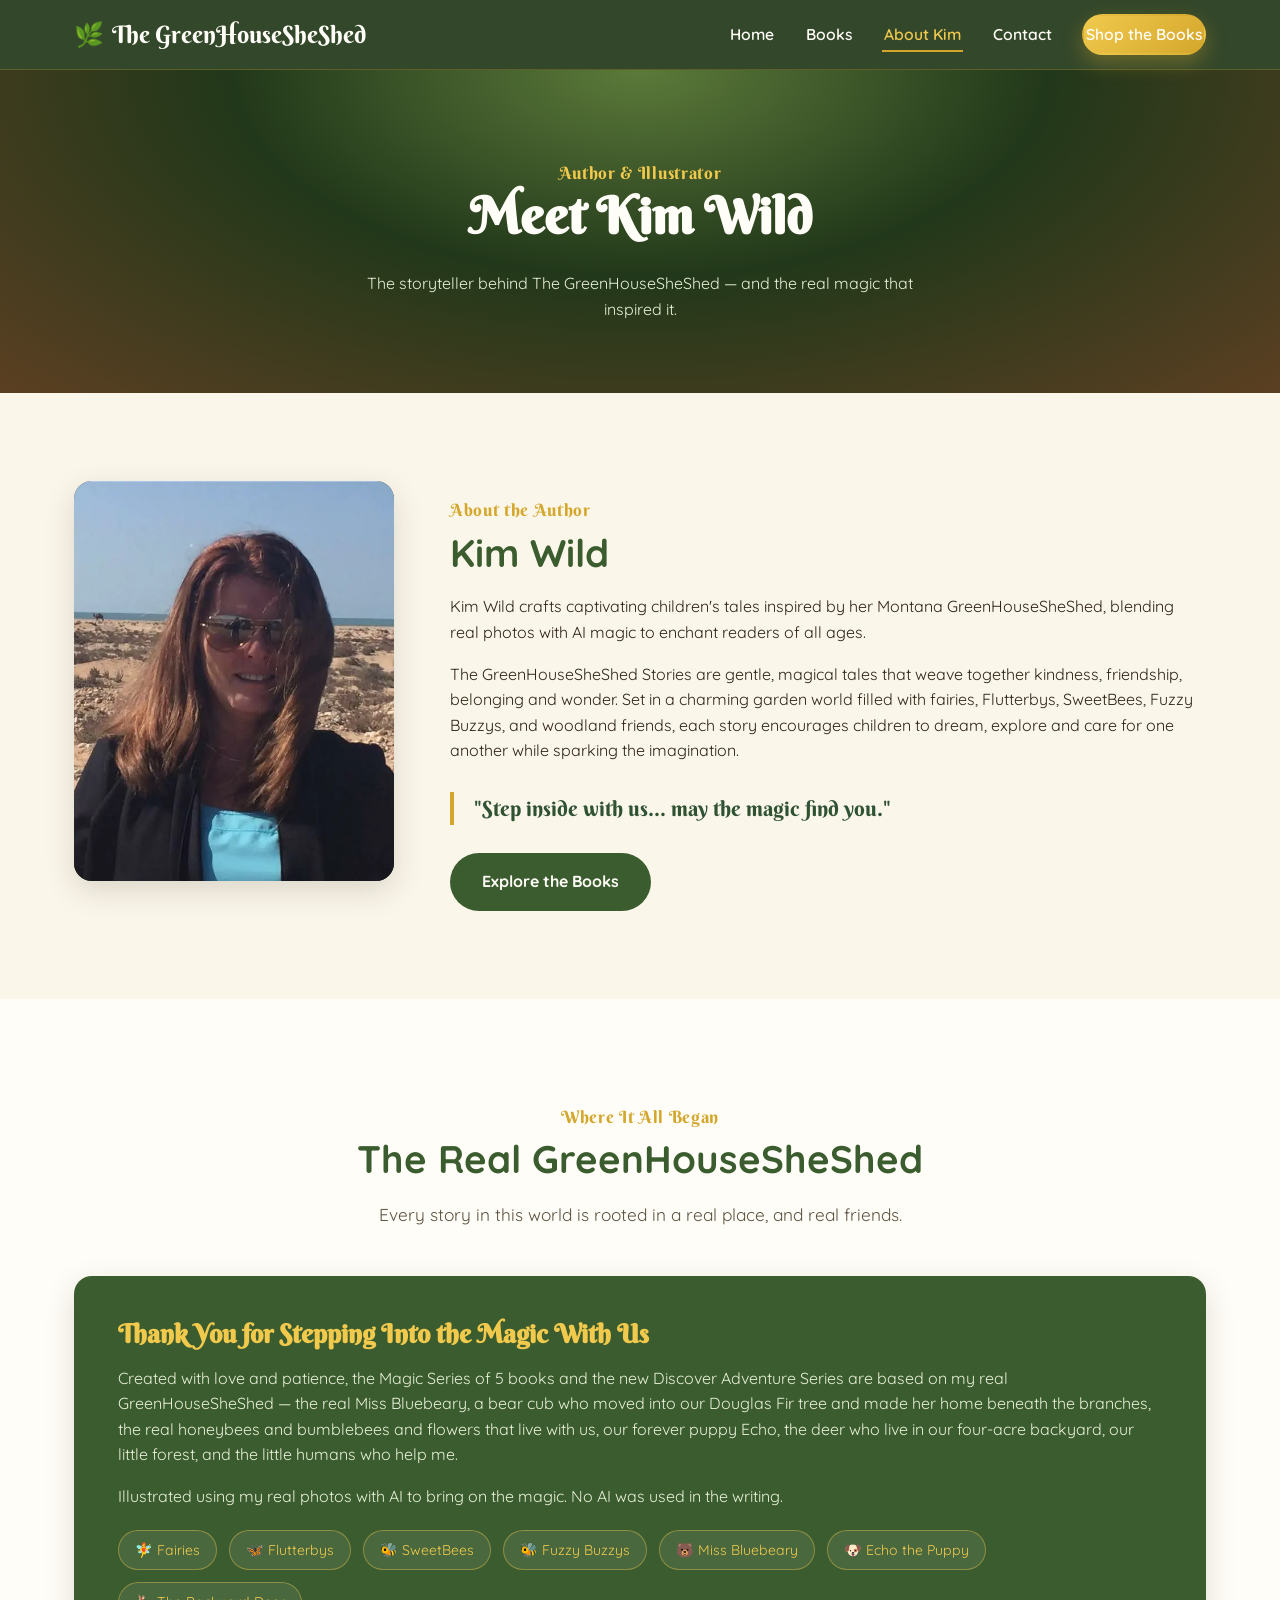
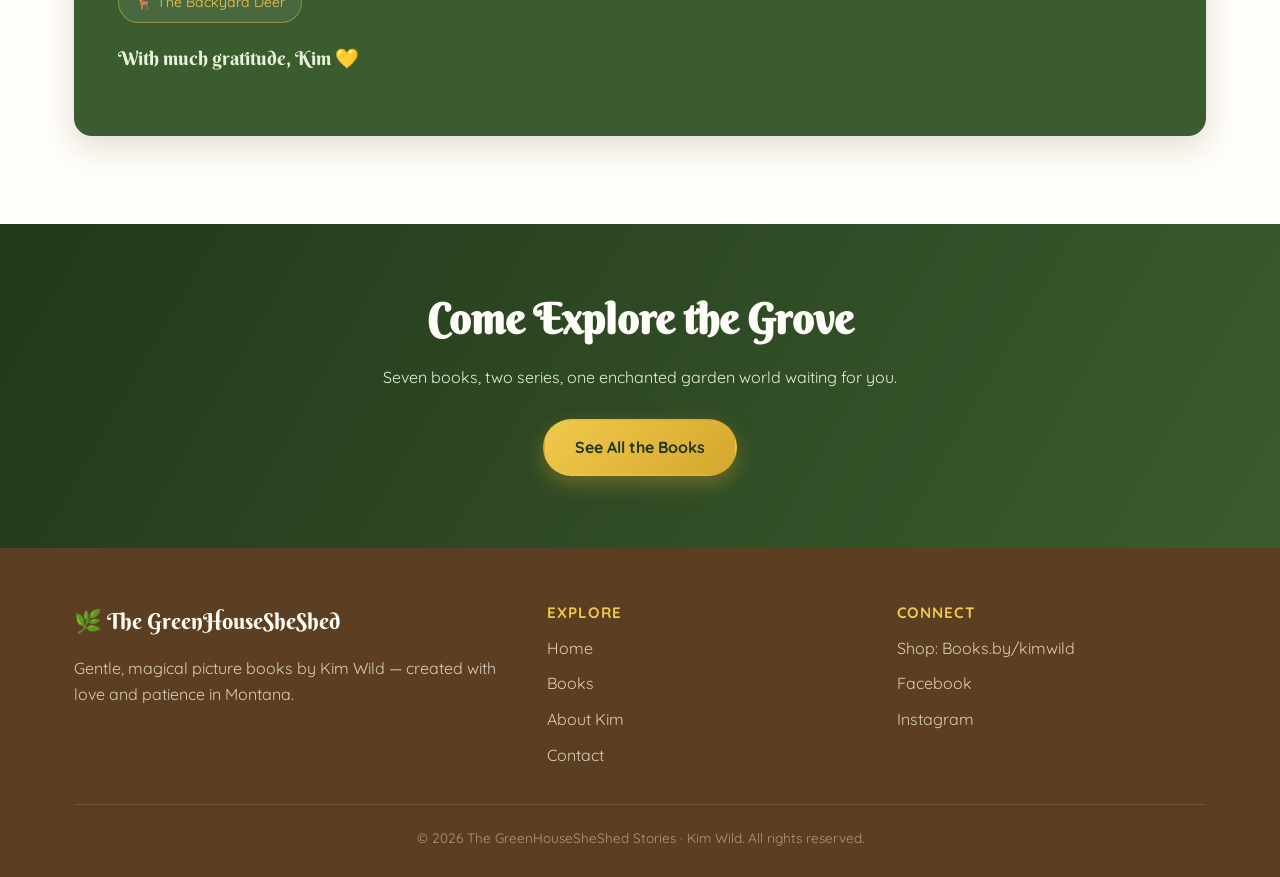
==== commit 214e24d2: "Wire up real cover images and author photo All 7 uploaded book covers already matched the documented" ====
--- a/about.html
+++ b/about.html
@@ -35,7 +35,7 @@
 <section>
   <div class="container about-grid">
     <div class="portrait">
-      <img src="assets/images/author-kim-wild.jpg" alt="Kim Wild, author and illustrator" loading="lazy" onerror="this.remove()">
+      <img src="assets/images/author-kim-wild.webp" alt="Kim Wild, author and illustrator" loading="lazy" onerror="this.remove()">
       <div class="portrait-fallback">Kim Wild<br>Author &amp; Illustrator</div>
     </div>
     <div>
